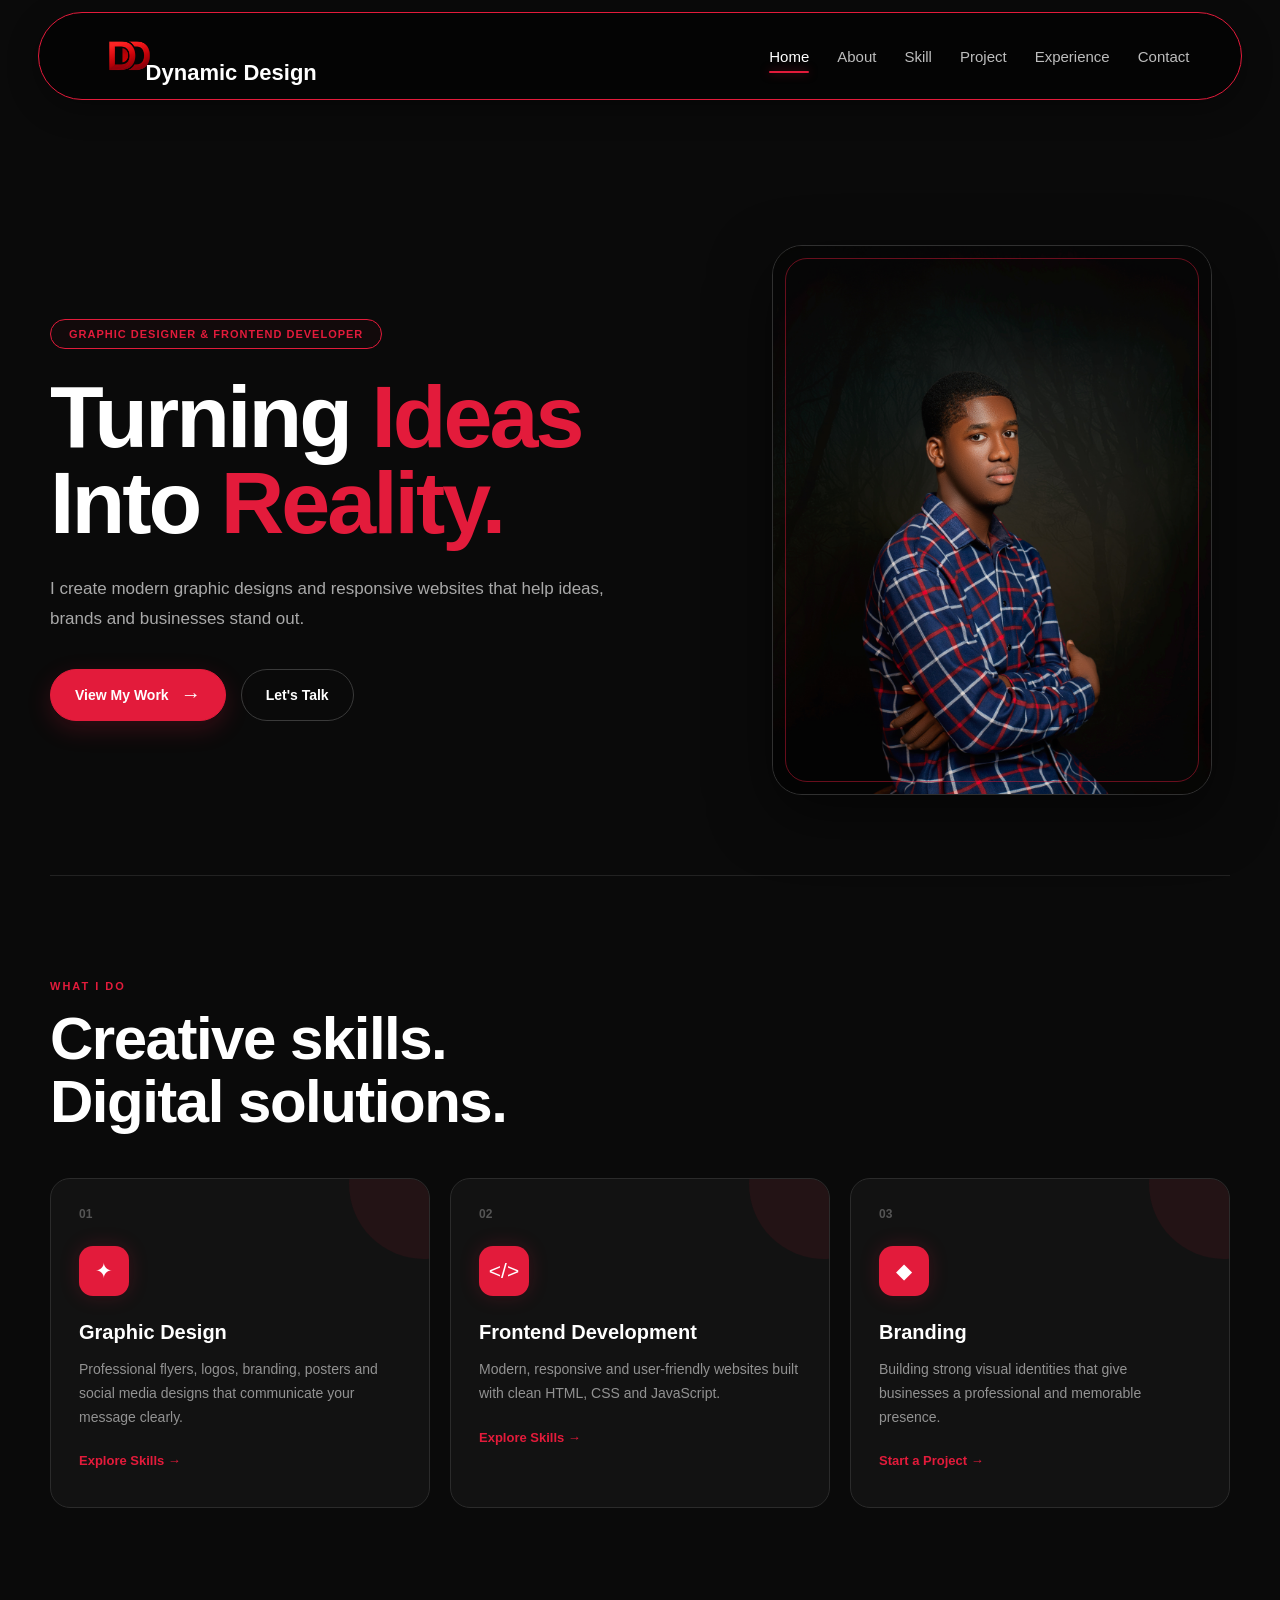
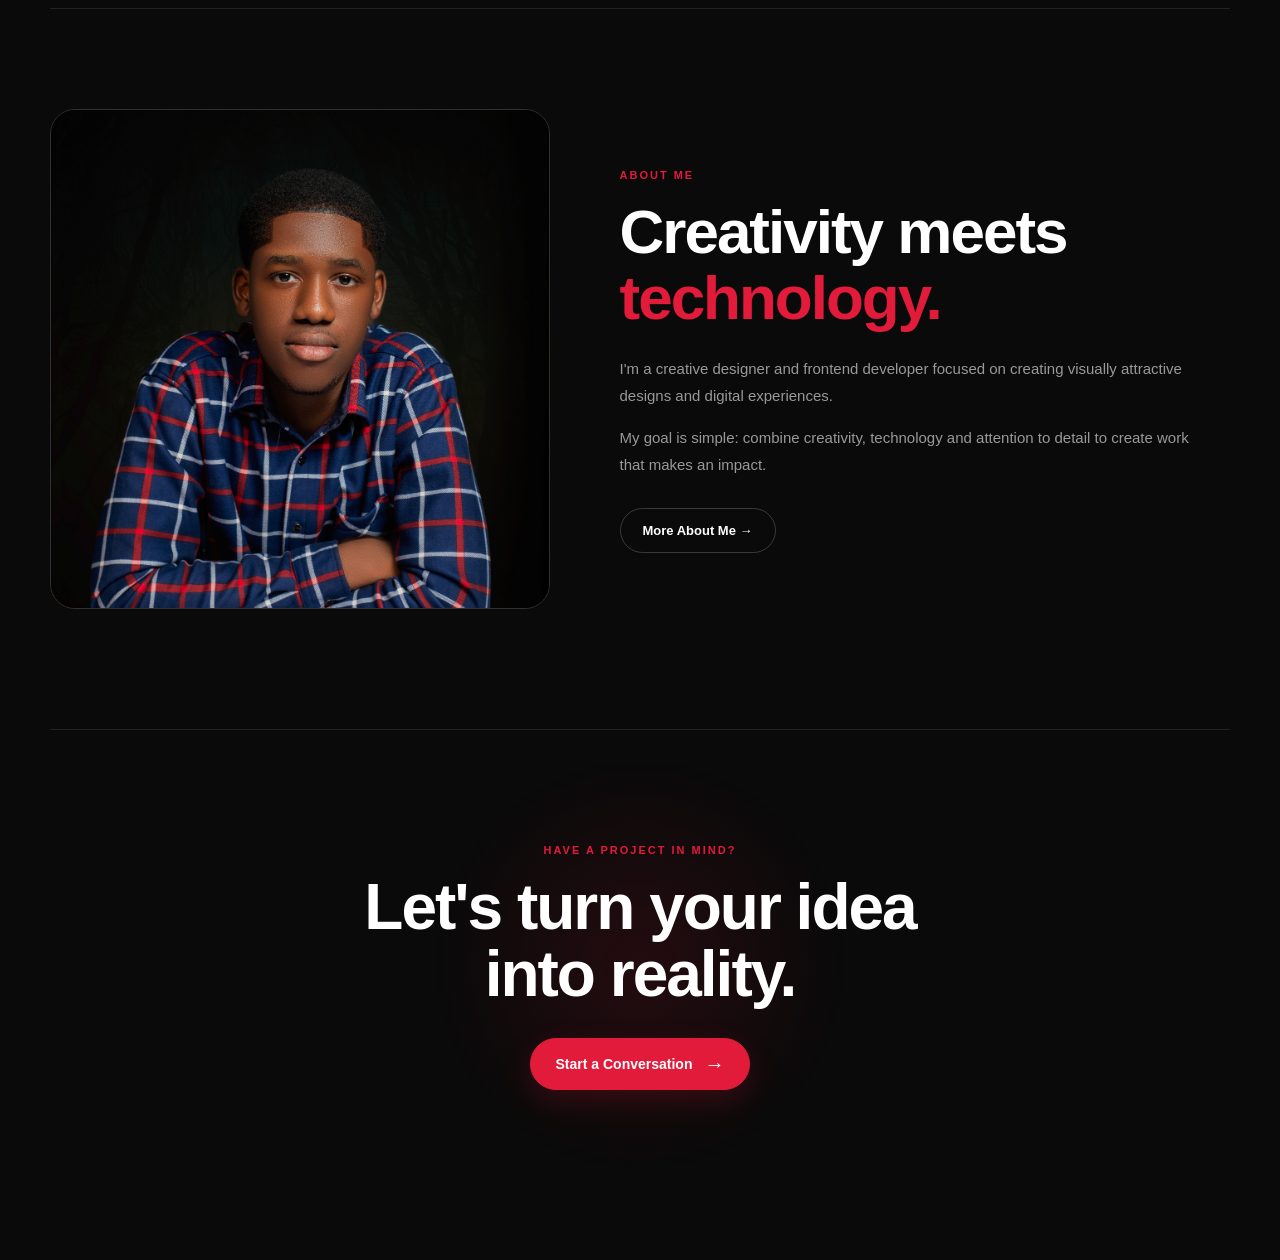
==== index.html @ a8b0fc30 "my first commit message" ====
<!DOCTYPE html>
<html lang="en">

<head>
    <meta charset="UTF-8">
    <meta name="viewport" content="width=device-width, initial-scale=1.0">

    <title>Dynamic Design | Home</title>

    <link rel="stylesheet" href="./index.css">
</head>

<body>

    <!-- =========================
         NAVBAR
    ========================== -->

    <header>

        <div class="site-logo">

            <div class="logo">
                <h2 class="site-name">Dynamic Design</h2>
            </div>

        </div>


        <nav class="a-res">

            <ul>

                <li>
                    <a href="./index.html" class="active">
                        Home
                    </a>
                </li>

                <li>
                    <a href="./About.html">
                        About
                    </a>
                </li>

                <li>
                    <a href="./skills.html">
                        Skill
                    </a>
                </li>

                <li>
                    <a href="./project.html">
                        Project
                    </a>
                </li>

                <li>
                    <a href="./experience.html">
                        Experience
                    </a>
                </li>

                <li>
                    <a href="./contact.html">
                        Contact
                    </a>
                </li>

            </ul>

        </nav>


        <!-- MOBILE MENU BUTTON -->

        <button
            class="menu-btn"
            aria-label="Open navigation menu"
            onclick="nav()"
        >
            ☰
        </button>

    </header>


    <!-- =========================
         HOME
    ========================== -->

    <main class="home-page">


        <!-- HERO SECTION -->

        <section class="hero">


            <div class="hero-content">

                <span class="hero-label">
                    GRAPHIC DESIGNER & FRONTEND DEVELOPER
                </span>


                <h1>

                    Turning

                    <span>
                        Ideas
                    </span>

                    Into

                    <span>
                        Reality.
                    </span>

                </h1>


                <p>
                    I create modern graphic designs and responsive
                    websites that help ideas, brands and businesses
                    stand out.
                </p>


                <div class="hero-buttons">

                    <a
                        href="./project.html"
                        class="primary-btn"
                    >
                        View My Work
                        <span>→</span>
                    </a>


                    <a
                        href="./contact.html"
                        class="secondary-btn"
                    >
                        Let's Talk
                    </a>

                </div>

            </div>


            <!-- HERO IMAGE -->

            <div class="hero-image">

                <div class="image-wrapper">

                    <img
                        src="./bro.jpeg"
                        alt="Dynamic Design"
                    >

                </div>

            </div>

        </section>


        <!-- =========================
             SERVICES
        ========================== -->

        <section class="home-services">


            <div class="services-heading">

                <span>
                    WHAT I DO
                </span>

                <h2>
                    Creative skills.
                    <br>
                    Digital solutions.
                </h2>

            </div>


            <div class="services-grid">


                <!-- GRAPHIC DESIGN -->

                <article class="service-card">

                    <div class="service-number">
                        01
                    </div>

                    <div class="service-icon">
                        ✦
                    </div>

                    <h3>
                        Graphic Design
                    </h3>

                    <p>
                        Professional flyers, logos, branding,
                        posters and social media designs that
                        communicate your message clearly.
                    </p>

                    <a href="./skills.html">
                        Explore Skills →
                    </a>

                </article>


                <!-- FRONTEND -->

                <article class="service-card">

                    <div class="service-number">
                        02
                    </div>

                    <div class="service-icon">
                        &lt;/&gt;
                    </div>

                    <h3>
                        Frontend Development
                    </h3>

                    <p>
                        Modern, responsive and user-friendly
                        websites built with clean HTML, CSS
                        and JavaScript.
                    </p>

                    <a href="./skills.html">
                        Explore Skills →
                    </a>

                </article>


                <!-- BRANDING -->

                <article class="service-card">

                    <div class="service-number">
                        03
                    </div>

                    <div class="service-icon">
                        ◆
                    </div>

                    <h3>
                        Branding
                    </h3>

                    <p>
                        Building strong visual identities that
                        give businesses a professional and
                        memorable presence.
                    </p>

                    <a href="./contact.html">
                        Start a Project →
                    </a>

                </article>

            </div>

        </section>


        <!-- =========================
             ABOUT PREVIEW
        ========================== -->

        <section class="home-about">


            <div class="about-image">

                <img
                    src="./eke.jpeg"
                    alt="Creative workspace"
                >

            </div>


            <div class="about-content">

                <span>
                    ABOUT ME
                </span>

                <h2>
                    Creativity meets
                    <strong>
                        technology.
                    </strong>
                </h2>

                <p>
                    I'm a creative designer and frontend developer
                    focused on creating visually attractive designs
                    and digital experiences.
                </p>

                <p>
                    My goal is simple: combine creativity,
                    technology and attention to detail to create
                    work that makes an impact.
                </p>


                <a
                    href="./About.html"
                    class="about-btn"
                >
                    More About Me →
                </a>

            </div>

        </section>


        <!-- =========================
             CTA
        ========================== -->

        <section class="home-cta">

            <span>
                HAVE A PROJECT IN MIND?
            </span>

            <h2>
                Let's turn your idea
                <br>
                into reality.
            </h2>

            <a
                href="./contact.html"
                class="cta-btn"
            >
                Start a Conversation
                <span>→</span>
            </a>

        </section>


    </main>


    <script src="./index.js"></script>

</body>

</html>
---- index.css ----
* {
    margin: 0;
    padding: 0;
    box-sizing: border-box;
}

html {
    scroll-behavior: smooth;
}

body {
    font-family: Arial, Helvetica, sans-serif;
    background: #0a0a0a;
    color: #fff8f5;
    min-height: 100vh;
    overflow-x: hidden;
}

a {
    text-decoration: none;
}

img {
    max-width: 100%;
}


/* =====================================================
   NAVBAR
===================================================== */

header {
    width: 94%;
    min-height: 82px;

    position: sticky;
    top: 12px;
    z-index: 1000;

    margin: 12px auto 0;
    padding: 8px 4%;

    display: flex;
    align-items: center;
    justify-content: space-between;

    gap: 20px;

    background: rgba(5, 5, 5, 0.96);

    border: 1.5px solid #e31b3b;
    border-radius: 45px;

    box-shadow:
        0 8px 30px rgba(0, 0, 0, 0.35);

    animation: navSlide 0.8s ease both;

    transition:
        box-shadow 0.4s ease,
        border-color 0.4s ease,
        background 0.4s ease;
}

header:hover {
    box-shadow:
        0 10px 35px rgba(227, 27, 59, 0.14);
}


/* =====================================================
   LOGO
===================================================== */

.site-logo {
    width: 180px;
    min-width: 180px;
    height: 70px;

    display: flex;
    align-items: center;
}

.logo {
    width: 75px;
    height: 65px;

    background-image: url("./chioma-removebg-preview.png");

    background-size: contain;
    background-repeat: no-repeat;
    background-position: center;

    display: flex;
    align-items: flex-end;

    transition:
        transform 0.4s ease,
        filter 0.4s ease;
}

.logo:hover {
    transform: scale(1.06) rotate(-2deg);

    filter:
        drop-shadow(0 0 8px rgba(227, 27, 59, 0.35));
}

.site-name {
    color: #ffffff;

    font-size: 22px;
    font-weight: 700;

    margin-left: 55px;
    margin-bottom: 3px;

    white-space: nowrap;

    font-family:
        "Gill Sans",
        "Gill Sans MT",
        Calibri,
        "Trebuchet MS",
        sans-serif;

    transition:
        color 0.3s ease,
        transform 0.3s ease;
}

.site-logo:hover .site-name {
    color: #e31b3b;
    transform: translateX(2px);
}


/* =====================================================
   DESKTOP NAVIGATION
===================================================== */

nav {
    display: flex;
    align-items: center;
}

nav ul {
    display: flex;
    align-items: center;
    justify-content: flex-end;

    gap: 28px;

    margin: 0;
    padding: 0;

    list-style: none;
}

nav li {
    list-style: none;
}

nav a {
    position: relative;

    display: inline-block;

    padding: 10px 0;

    color: #bdbdbd;

    font-size: 15px;
    font-weight: 500;

    transition:
        color 0.3s ease,
        transform 0.3s ease;
}

nav a::after {
    content: "";

    position: absolute;

    left: 50%;
    bottom: 2px;

    width: 0;
    height: 2px;

    background: #e31b3b;

    border-radius: 10px;

    transform: translateX(-50%);

    transition:
        width 0.35s ease,
        box-shadow 0.35s ease;
}

nav a:hover {
    color: #ffffff;
    transform: translateY(-2px);
}

nav a:hover::after {
    width: 100%;
}


/* =====================================================
   ACTIVE HOME LINK
===================================================== */

nav a.active {
    color: #ffffff;
}

nav a.active::after {
    width: 100%;

    box-shadow:
        0 0 10px rgba(227, 27, 59, 0.5);
}


/* =====================================================
   MOBILE MENU BUTTON
===================================================== */

.menu-btn {
    display: none;

    border: none;
    outline: none;

    background: transparent;

    color: #ffffff;

    font-size: 28px;

    cursor: pointer;

    padding: 8px;

    line-height: 1;

    transition:
        color 0.3s ease,
        transform 0.3s ease;
}

.menu-btn:hover {
    color: #e31b3b;
    transform: scale(1.08);
}


/* =====================================================
   HOME PAGE
===================================================== */

.home-page {
    width: 100%;
    max-width: 1250px;

    margin: 0 auto;

    padding:
        100px 35px 60px;
}


/* =====================================================
   HERO
===================================================== */

.hero {
    min-height: 650px;

    display: grid;

    grid-template-columns:
        minmax(0, 1.15fr)
        minmax(350px, 0.85fr);

    align-items: center;

    gap: 60px;

    padding: 45px 0 80px;
}


/* =====================================================
   HERO CONTENT
===================================================== */

.hero-content {
    animation:
        fadeUp 0.9s ease forwards;
}

.hero-label {
    display: inline-block;

    padding: 8px 18px;

    border: 1px solid #e31b3b;

    border-radius: 30px;

    color: #e31b3b;

    background:
        rgba(227, 27, 59, 0.04);

    font-size: 11px;

    font-weight: 700;

    letter-spacing: 1px;

    margin-bottom: 25px;
}

.hero h1 {
    max-width: 750px;

    font-size: clamp(52px, 7vw, 88px);

    line-height: 0.98;

    font-weight: 800;

    letter-spacing: -3px;

    color: #ffffff;

    margin-bottom: 28px;
}

.hero h1 span {
    color: #e31b3b;
}

.hero-content p {
    max-width: 610px;

    color: #a9a9a9;

    font-size: 17px;

    line-height: 1.75;

    margin-bottom: 35px;
}


/* =====================================================
   HERO BUTTONS
===================================================== */

.hero-buttons {
    display: flex;

    align-items: center;

    gap: 15px;

    flex-wrap: wrap;
}

.primary-btn,
.secondary-btn {
    display: inline-flex;

    align-items: center;
    justify-content: center;

    gap: 12px;

    min-height: 52px;

    padding: 0 24px;

    border-radius: 30px;

    font-size: 14px;

    font-weight: 700;

    transition:
        transform 0.3s ease,
        background 0.3s ease,
        color 0.3s ease,
        border-color 0.3s ease,
        box-shadow 0.3s ease;
}

.primary-btn {
    background: #e31b3b;

    color: #ffffff;

    border: 1px solid #e31b3b;

    box-shadow:
        0 8px 25px rgba(227, 27, 59, 0.2);
}

.primary-btn:hover {
    transform: translateY(-4px);

    background: #ff2348;

    box-shadow:
        0 12px 35px rgba(227, 27, 59, 0.3);
}

.primary-btn span {
    font-size: 20px;

    transition:
        transform 0.3s ease;
}

.primary-btn:hover span {
    transform: translateX(4px);
}

.secondary-btn {
    color: #ffffff;

    background: transparent;

    border: 1px solid #3a3a3a;
}

.secondary-btn:hover {
    transform: translateY(-4px);

    border-color: #e31b3b;

    color: #e31b3b;
}


/* =====================================================
   HERO IMAGE
===================================================== */

.hero-image {
    display: flex;

    justify-content: center;
    align-items: center;

    animation:
        fadeRight 1s ease forwards;
}

.image-wrapper {
    width: 100%;

    max-width: 440px;

    aspect-ratio: 4 / 5;

    position: relative;

    overflow: hidden;

    border-radius: 30px;

    border: 1px solid #303030;

    background: #111111;

    box-shadow:
        0 20px 60px rgba(0, 0, 0, 0.5);
}

.image-wrapper::before {
    content: "";

    position: absolute;

    inset: 12px;

    border: 1px solid rgba(227, 27, 59, 0.45);

    border-radius: 22px;

    z-index: 2;

    pointer-events: none;
}

.image-wrapper img {
    width: 100%;
    height: 100%;

    display: block;

    object-fit: cover;

    transition:
        transform 0.7s ease,
        filter 0.7s ease;
}

.image-wrapper:hover img {
    transform: scale(1.05);

    filter:
        brightness(0.88)
        saturate(1.1);
}


/* =====================================================
   SERVICES
===================================================== */

.home-services {
    padding: 100px 0;

    border-top: 1px solid #222222;
}

.services-heading {
    margin-bottom: 45px;
}

.services-heading > span {
    display: inline-block;

    color: #e31b3b;

    font-size: 11px;

    font-weight: 700;

    letter-spacing: 2px;

    margin-bottom: 15px;
}

.services-heading h2 {
    color: #ffffff;

    font-size: clamp(38px, 5vw, 60px);

    line-height: 1.05;

    font-weight: 800;

    letter-spacing: -1.5px;
}


/* =====================================================
   SERVICES GRID
===================================================== */

.services-grid {
    display: grid;

    grid-template-columns:
        repeat(3, minmax(0, 1fr));

    gap: 20px;
}

.service-card {
    position: relative;

    min-height: 330px;

    padding: 28px;

    background: #121212;

    border: 1px solid #2b2b2b;

    border-radius: 20px;

    overflow: hidden;

    transition:
        transform 0.35s ease,
        border-color 0.35s ease,
        box-shadow 0.35s ease;
}

.service-card::before {
    content: "";

    position: absolute;

    width: 150px;
    height: 150px;

    top: -70px;
    right: -70px;

    background:
        rgba(227, 27, 59, 0.08);

    border-radius: 50%;

    transition:
        transform 0.5s ease;
}

.service-card:hover {
    transform: translateY(-8px);

    border-color: #e31b3b;

    box-shadow:
        0 18px 45px rgba(227, 27, 59, 0.1);
}

.service-card:hover::before {
    transform: scale(1.5);
}

.service-number {
    color: #555555;

    font-size: 12px;

    font-weight: 700;

    margin-bottom: 25px;
}

.service-icon {
    width: 50px;
    height: 50px;

    display: flex;

    align-items: center;
    justify-content: center;

    margin-bottom: 25px;

    border-radius: 14px;

    background: #e31b3b;

    color: #ffffff;

    font-size: 21px;

    box-shadow:
        0 0 20px rgba(227, 27, 59, 0.2);

    transition:
        transform 0.3s ease;
}

.service-card:hover .service-icon {
    transform:
        rotate(-5deg)
        scale(1.05);
}

.service-card h3 {
    color: #ffffff;

    font-size: 20px;

    margin-bottom: 14px;
}

.service-card p {
    color: #929292;

    font-size: 14px;

    line-height: 1.7;

    margin-bottom: 22px;
}

.service-card a {
    color: #e31b3b;

    font-size: 13px;

    font-weight: 700;

    transition:
        color 0.3s ease;
}

.service-card a:hover {
    color: #ffffff;
}


/* =====================================================
   ABOUT PREVIEW
===================================================== */

.home-about {
    display: grid;

    grid-template-columns:
        minmax(0, 0.9fr)
        minmax(0, 1.1fr);

    gap: 70px;

    align-items: center;

    padding: 100px 0;

    border-top: 1px solid #222222;
}

.about-image {
    width: 100%;

    height: 500px;

    overflow: hidden;

    border-radius: 25px;

    border: 1px solid #303030;

    background: #111111;
}

.about-image img {
    width: 100%;
    height: 100%;

    display: block;

    object-fit: cover;

    transition:
        transform 0.7s ease,
        filter 0.7s ease;
}

.about-image:hover img {
    transform: scale(1.05);

    filter:
        brightness(0.88)
        saturate(1.1);
}

.about-content > span {
    display: inline-block;

    color: #e31b3b;

    font-size: 11px;

    font-weight: 700;

    letter-spacing: 2px;

    margin-bottom: 18px;
}

.about-content h2 {
    max-width: 600px;

    color: #ffffff;

    font-size: clamp(38px, 5vw, 62px);

    line-height: 1.05;

    font-weight: 800;

    letter-spacing: -2px;

    margin-bottom: 25px;
}

.about-content h2 strong {
    color: #e31b3b;
}

.about-content p {
    max-width: 590px;

    color: #999999;

    font-size: 15px;

    line-height: 1.8;

    margin-bottom: 15px;
}

.about-btn {
    display: inline-flex;

    align-items: center;

    gap: 10px;

    margin-top: 15px;

    padding: 14px 22px;

    color: #ffffff;

    border: 1px solid #3a3a3a;

    border-radius: 30px;

    font-size: 13px;

    font-weight: 700;

    transition:
        transform 0.3s ease,
        border-color 0.3s ease,
        color 0.3s ease;
}

.about-btn:hover {
    transform: translateY(-3px);

    border-color: #e31b3b;

    color: #e31b3b;
}


/* =====================================================
   HOME CTA
===================================================== */

.home-cta {
    position: relative;

    text-align: center;

    padding: 110px 30px;

    margin-top: 20px;

    border-top: 1px solid #222222;

    overflow: hidden;
}

.home-cta::before {
    content: "";

    position: absolute;

    width: 450px;
    height: 450px;

    left: 50%;
    top: 50%;

    transform:
        translate(-50%, -50%);

    background:
        radial-gradient(
            circle,
            rgba(227, 27, 59, 0.12),
            transparent 65%
        );

    pointer-events: none;
}

.home-cta > * {
    position: relative;
    z-index: 1;
}

.home-cta > span {
    display: inline-block;

    color: #e31b3b;

    font-size: 11px;

    font-weight: 700;

    letter-spacing: 2px;

    margin-bottom: 18px;
}

.home-cta h2 {
    color: #ffffff;

    font-size: clamp(38px, 5vw, 65px);

    line-height: 1.05;

    font-weight: 800;

    letter-spacing: -2px;

    margin-bottom: 30px;
}

.cta-btn {
    display: inline-flex;

    align-items: center;

    gap: 12px;

    min-height: 52px;

    padding: 0 25px;

    background: #e31b3b;

    color: #ffffff;

    border: 1px solid #e31b3b;

    border-radius: 30px;

    font-size: 14px;

    font-weight: 700;

    box-shadow:
        0 10px 30px rgba(227, 27, 59, 0.18);

    transition:
        transform 0.3s ease,
        background 0.3s ease,
        box-shadow 0.3s ease;
}

.cta-btn:hover {
    transform: translateY(-4px);

    background: #ff2348;

    box-shadow:
        0 15px 40px rgba(227, 27, 59, 0.3);
}

.cta-btn span {
    font-size: 20px;

    transition:
        transform 0.3s ease;
}

.cta-btn:hover span {
    transform: translateX(4px);
}


/* =====================================================
   ANIMATIONS
===================================================== */

@keyframes navSlide {
    from {
        opacity: 0;
        transform: translateY(-25px);
    }

    to {
        opacity: 1;
        transform: translateY(0);
    }
}

@keyframes fadeUp {
    from {
        opacity: 0;
        transform: translateY(30px);
    }

    to {
        opacity: 1;
        transform: translateY(0);
    }
}

@keyframes fadeRight {
    from {
        opacity: 0;
        transform: translateX(30px);
    }

    to {
        opacity: 1;
        transform: translateX(0);
    }
}


/* =====================================================
   TABLET — 768px
===================================================== */

@media (max-width: 768px) {

    header {
        width: 94%;

        min-height: 75px;

        top: 8px;

        margin-top: 8px;

        padding: 6px 4%;

        border-radius: 40px;
    }

    .site-logo {
        width: 140px;
        min-width: 140px;

        height: 62px;
    }

    .logo {
        width: 60px;
        height: 57px;
    }

    .site-name {
        font-size: 9px;

        margin-left: 42px;
    }

    /* Mobile menu button */

    .menu-btn {
        display: block;
    }

    /* Closed navigation */

    nav.a-res {
        display: none;
    }

    /* Open navigation */

    nav.a-res.a-res1 {
        display: block;

        position: absolute;

        top: calc(100% + 10px);

        left: 0;
        right: 0;

        width: 100%;

        padding: 20px;

        background: rgba(5, 5, 5, 0.98);

        border: 1px solid #e31b3b;

        border-radius: 25px;

        box-shadow:
            0 15px 40px rgba(0, 0, 0, 0.5);

        animation:
            mobileMenu 0.3s ease forwards;
    }

    nav.a-res.a-res1 ul {
        display: flex;

        flex-direction: column;

        align-items: center;

        justify-content: center;

        gap: 5px;

        width: 100%;
    }

    nav.a-res.a-res1 li {
        width: 100%;

        text-align: center;
    }

    nav.a-res.a-res1 a {
        display: block;

        width: 100%;

        padding: 13px;

        font-size: 14px;
    }

    nav.a-res.a-res1 a::after {
        bottom: 6px;
    }


    .home-page {
        padding:
            95px 5% 45px;
    }


    .hero {
        min-height: auto;

        grid-template-columns: 1fr;

        gap: 45px;

        padding:
            35px 0 70px;
    }

    .hero-content {
        text-align: center;
    }

    .hero-label {
        font-size: 9px;

        padding: 7px 14px;

        margin-bottom: 20px;
    }

    .hero h1 {
        font-size: 55px;

        letter-spacing: -2px;
    }

    .hero-content p {
        margin-left: auto;
        margin-right: auto;

        font-size: 15px;
    }

    .hero-buttons {
        justify-content: center;
    }

    .hero-image {
        order: 2;
    }

    .image-wrapper {
        max-width: 380px;
    }


    .home-services {
        padding: 75px 0;
    }

    .services-heading {
        text-align: center;

        margin-bottom: 35px;
    }

    .services-grid {
        grid-template-columns: 1fr;

        gap: 18px;
    }

    .service-card {
        min-height: auto;
    }


    .home-about {
        grid-template-columns: 1fr;

        gap: 40px;

        padding: 75px 0;
    }

    .about-image {
        height: 380px;
    }

    .about-content {
        text-align: center;
    }

    .about-content p {
        margin-left: auto;
        margin-right: auto;
    }


    .home-cta {
        padding:
            85px 20px;
    }
}


/* =====================================================
   MOBILE — 425px
===================================================== */

@media (max-width: 425px) {

    header {
        width: 94%;

        min-height: 68px;

        top: 6px;

        margin-top: 6px;

        padding: 5px 4%;

        border-radius: 32px;
    }

    .site-logo {
        width: 115px;
        min-width: 115px;

        height: 55px;
    }

    .logo {
        width: 50px;
        height: 50px;
    }

    .site-name {
        font-size: 8px;

        margin-left: 36px;
    }

    .menu-btn {
        font-size: 25px;

        padding: 6px;
    }


    nav.a-res.a-res1 {
        top: calc(100% + 8px);

        padding: 16px;

        border-radius: 22px;
    }

    nav.a-res.a-res1 a {
        padding: 12px;

        font-size: 13px;
    }


    .home-page {
        padding:
            90px 5% 35px;
    }


    .hero {
        gap: 35px;

        padding:
            25px 0 55px;
    }

    .hero-label {
        font-size: 8px;

        letter-spacing: 0.8px;

        padding: 7px 11px;
    }

    .hero h1 {
        font-size: 40px;

        line-height: 1.04;

        letter-spacing: -1.5px;

        margin-bottom: 20px;
    }

    .hero-content p {
        font-size: 13px;

        line-height: 1.65;

        margin-bottom: 25px;
    }

    .hero-buttons {
        flex-direction: column;

        width: 100%;

        gap: 10px;
    }

    .primary-btn,
    .secondary-btn {
        width: 100%;

        min-height: 48px;

        font-size: 13px;
    }

    .image-wrapper {
        max-width: 100%;

        border-radius: 20px;
    }

    .image-wrapper::before {
        inset: 8px;

        border-radius: 15px;
    }


    .home-services {
        padding: 60px 0;
    }

    .services-heading {
        margin-bottom: 28px;
    }

    .services-heading > span {
        font-size: 9px;
    }

    .services-heading h2 {
        font-size: 34px;

        letter-spacing: -1px;
    }

    .service-card {
        padding: 22px;

        border-radius: 16px;
    }

    .service-number {
        margin-bottom: 20px;
    }

    .service-icon {
        width: 45px;
        height: 45px;

        margin-bottom: 20px;
    }

    .service-card h3 {
        font-size: 18px;
    }

    .service-card p {
        font-size: 13px;
    }


    .home-about {
        padding: 60px 0;

        gap: 30px;
    }

    .about-image {
        height: 300px;

        border-radius: 18px;
    }

    .about-content > span {
        font-size: 9px;
    }

    .about-content h2 {
        font-size: 35px;

        letter-spacing: -1px;
    }

    .about-content p {
        font-size: 13px;

        line-height: 1.7;
    }

    .about-btn {
        font-size: 12px;

        padding: 12px 18px;
    }


    .home-cta {
        padding:
            70px 10px;
    }

    .home-cta > span {
        font-size: 9px;
    }

    .home-cta h2 {
        font-size: 35px;

        letter-spacing: -1px;
    }

    .cta-btn {
        width: 100%;

        justify-content: center;

        min-height: 48px;

        font-size: 13px;
    }
}


/* =====================================================
   SMALL MOBILE — 375px
===================================================== */

@media (max-width: 375px) {

    header {
        width: 96%;

        min-height: 64px;

        padding: 4px 3%;

        border-radius: 28px;
    }

    .site-logo {
        width: 100px;
        min-width: 100px;

        height: 50px;
    }

    .logo {
        width: 45px;
        height: 47px;
    }

    .site-name {
        font-size: 7px;

        margin-left: 31px;
    }

    .menu-btn {
        font-size: 23px;
    }


    nav.a-res.a-res1 {
        padding: 14px;

        border-radius: 20px;
    }

    nav.a-res.a-res1 a {
        font-size: 12px;

        padding: 11px;
    }


    .home-page {
        padding:
            82px 4% 30px;
    }

    .hero {
        gap: 28px;

        padding:
            20px 0 45px;
    }

    .hero-label {
        font-size: 7px;

        padding: 6px 9px;
    }

    .hero h1 {
        font-size: 34px;

        line-height: 1.06;
    }

    .hero-content p {
        font-size: 12px;
    }


    .services-heading h2 {
        font-size: 30px;
    }

    .service-card {
        padding: 18px;
    }

    .service-card h3 {
        font-size: 17px;
    }

    .service-card p {
        font-size: 12px;
    }


    .about-image {
        height: 250px;
    }

    .about-content h2 {
        font-size: 30px;
    }

    .about-content p {
        font-size: 12px;
    }


    .home-cta {
        padding:
            60px 5px;
    }

    .home-cta h2 {
        font-size: 30px;
    }

    .cta-btn {
        font-size: 12px;
    }
}


/* =====================================================
   MOBILE MENU ANIMATION
===================================================== */

@keyframes mobileMenu {

    from {
        opacity: 0;

        transform:
            translateY(-10px);
    }

    to {
        opacity: 1;

        transform:
            translateY(0);
    }
}


/* =====================================================
   REDUCE MOTION
===================================================== */

@media (prefers-reduced-motion: reduce) {

    *,
    *::before,
    *::after {
        animation-duration: 0.01ms !important;

        animation-iteration-count: 1 !important;

        transition-duration: 0.01ms !important;

        scroll-behavior: auto !important;
    }
}
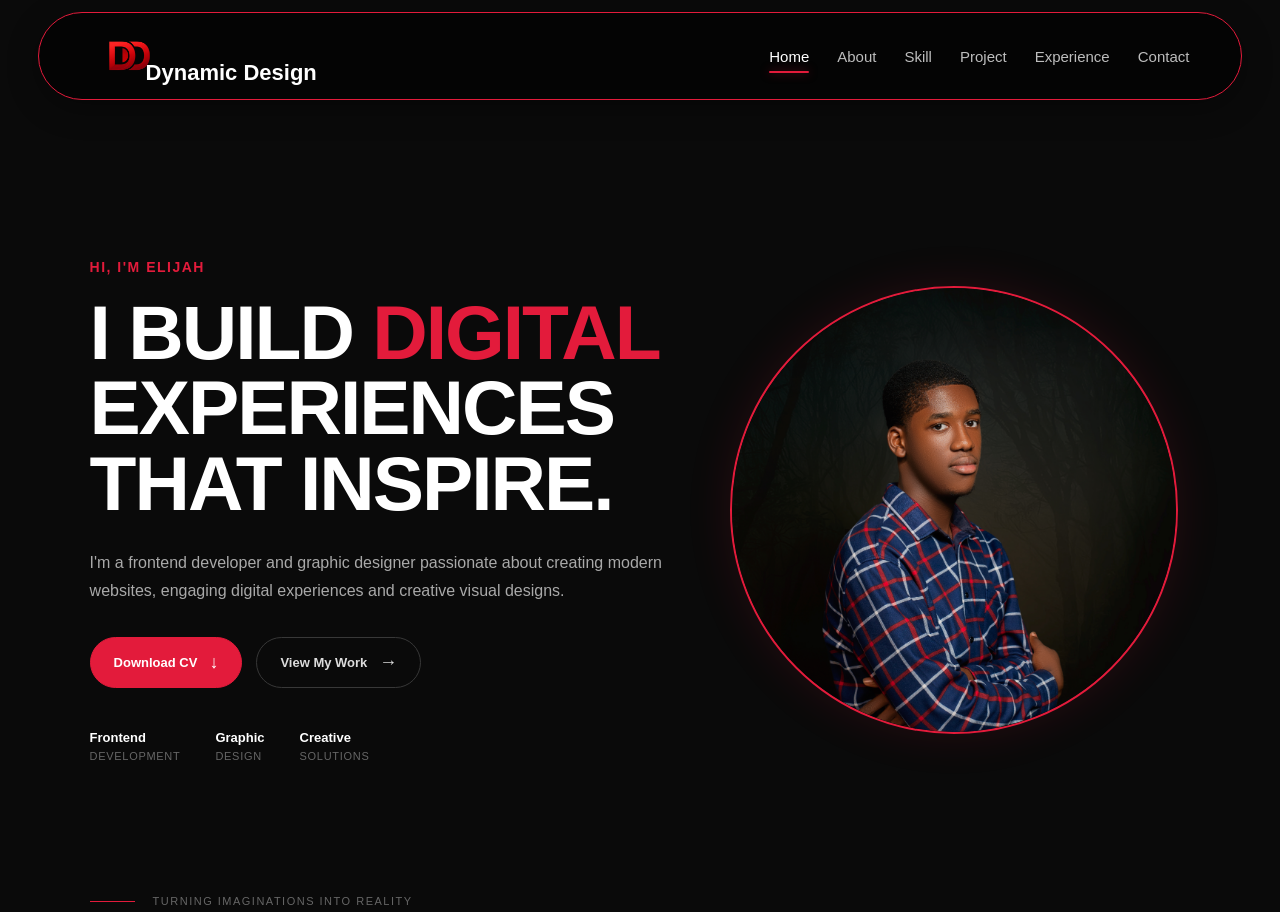
==== commit d76480c3: "made general changes" ====
--- a/index.html
+++ b/index.html
@@ -5,7 +5,7 @@
     <meta charset="UTF-8">
     <meta name="viewport" content="width=device-width, initial-scale=1.0">
 
-    <title>Dynamic Design | Home</title>
+    <title>Home | Dynamic Design</title>
 
     <link rel="stylesheet" href="./index.css">
 </head>
@@ -38,7 +38,7 @@
                 </li>
 
                 <li>
-                    <a href="./About.html">
+                    <a href="./about.html">
                         About
                     </a>
                 </li>
@@ -86,80 +86,107 @@
 
 
     <!-- =========================
-         HOME
+         MAIN
     ========================== -->
 
     <main class="home-page">
 
 
-        <!-- HERO SECTION -->
-
-        <section class="hero">
-
+        <!-- =========================
+             HERO SECTION
+        ========================== -->
+
+        <section class="hero-section">
+
+
+            <!-- =========================
+                 HERO TEXT
+            ========================== -->
 
             <div class="hero-content">
 
-                <span class="hero-label">
-                    GRAPHIC DESIGNER & FRONTEND DEVELOPER
+                <span class="hero-greeting">
+                    Hi, I'm Elijah
                 </span>
 
 
                 <h1>
-
-                    Turning
-
-                    <span>
-                        Ideas
-                    </span>
-
-                    Into
-
-                    <span>
-                        Reality.
-                    </span>
-
+                    I BUILD
+                    <span>DIGITAL</span>
+                    EXPERIENCES
+                    <br>
+                    THAT INSPIRE.
                 </h1>
 
 
                 <p>
-                    I create modern graphic designs and responsive
-                    websites that help ideas, brands and businesses
-                    stand out.
+                    I'm a frontend developer and graphic designer
+                    passionate about creating modern websites,
+                    engaging digital experiences and creative
+                    visual designs.
                 </p>
 
 
+                <!-- BUTTONS -->
+
                 <div class="hero-buttons">
+
+                    <a
+                        href="./Elijah_Stephen_Udoh_CV(1).pdf"
+                        class="btn primary-btn"
+                        download
+                    >
+                        Download CV
+                        <span>↓</span>
+                    </a>
 
                     <a
                         href="./project.html"
-                        class="primary-btn"
+                        class="btn secondary-btn"
                     >
                         View My Work
                         <span>→</span>
                     </a>
 
-
-                    <a
-                        href="./contact.html"
-                        class="secondary-btn"
-                    >
-                        Let's Talk
-                    </a>
-
                 </div>
 
+
+                <!-- QUICK INFO -->
+
+                <div class="hero-info">
+
+                    <div>
+                        <strong>Frontend</strong>
+                        <span>Development</span>
+                    </div>
+
+                    <div>
+                        <strong>Graphic</strong>
+                        <span>Design</span>
+                    </div>
+
+                    <div>
+                        <strong>Creative</strong>
+                        <span>Solutions</span>
+                    </div>
+
+                </div>
+
             </div>
 
 
-            <!-- HERO IMAGE -->
-
-            <div class="hero-image">
-
-                <div class="image-wrapper">
+            <div class="hero-picture">
+
+                <div class="picture-box">
+
+                    <!--
+                        PUT YOUR EXISTING PROFILE
+                        PICTURE HERE.
+                    -->
 
                     <img
                         src="./bro.jpeg"
-                        alt="Dynamic Design"
+                        alt="Elijah Stephen Udoh"
                     >
 
                 </div>
@@ -169,204 +196,17 @@
         </section>
 
 
-        <!-- =========================
-             SERVICES
-        ========================== -->
-
-        <section class="home-services">
-
-
-            <div class="services-heading">
-
-                <span>
-                    WHAT I DO
-                </span>
-
-                <h2>
-                    Creative skills.
-                    <br>
-                    Digital solutions.
-                </h2>
-
-            </div>
-
-
-            <div class="services-grid">
-
-
-                <!-- GRAPHIC DESIGN -->
-
-                <article class="service-card">
-
-                    <div class="service-number">
-                        01
-                    </div>
-
-                    <div class="service-icon">
-                        ✦
-                    </div>
-
-                    <h3>
-                        Graphic Design
-                    </h3>
-
-                    <p>
-                        Professional flyers, logos, branding,
-                        posters and social media designs that
-                        communicate your message clearly.
-                    </p>
-
-                    <a href="./skills.html">
-                        Explore Skills →
-                    </a>
-
-                </article>
-
-
-                <!-- FRONTEND -->
-
-                <article class="service-card">
-
-                    <div class="service-number">
-                        02
-                    </div>
-
-                    <div class="service-icon">
-                        &lt;/&gt;
-                    </div>
-
-                    <h3>
-                        Frontend Development
-                    </h3>
-
-                    <p>
-                        Modern, responsive and user-friendly
-                        websites built with clean HTML, CSS
-                        and JavaScript.
-                    </p>
-
-                    <a href="./skills.html">
-                        Explore Skills →
-                    </a>
-
-                </article>
-
-
-                <!-- BRANDING -->
-
-                <article class="service-card">
-
-                    <div class="service-number">
-                        03
-                    </div>
-
-                    <div class="service-icon">
-                        ◆
-                    </div>
-
-                    <h3>
-                        Branding
-                    </h3>
-
-                    <p>
-                        Building strong visual identities that
-                        give businesses a professional and
-                        memorable presence.
-                    </p>
-
-                    <a href="./contact.html">
-                        Start a Project →
-                    </a>
-
-                </article>
-
-            </div>
+
+        <section class="home-intro">
+
+            <div class="intro-line"></div>
+
+            <p>
+                Turning imaginations into reality
+            </p>
 
         </section>
 
-
-        <!-- =========================
-             ABOUT PREVIEW
-        ========================== -->
-
-        <section class="home-about">
-
-
-            <div class="about-image">
-
-                <img
-                    src="./eke.jpeg"
-                    alt="Creative workspace"
-                >
-
-            </div>
-
-
-            <div class="about-content">
-
-                <span>
-                    ABOUT ME
-                </span>
-
-                <h2>
-                    Creativity meets
-                    <strong>
-                        technology.
-                    </strong>
-                </h2>
-
-                <p>
-                    I'm a creative designer and frontend developer
-                    focused on creating visually attractive designs
-                    and digital experiences.
-                </p>
-
-                <p>
-                    My goal is simple: combine creativity,
-                    technology and attention to detail to create
-                    work that makes an impact.
-                </p>
-
-
-                <a
-                    href="./About.html"
-                    class="about-btn"
-                >
-                    More About Me →
-                </a>
-
-            </div>
-
-        </section>
-
-
-        <!-- =========================
-             CTA
-        ========================== -->
-
-        <section class="home-cta">
-
-            <span>
-                HAVE A PROJECT IN MIND?
-            </span>
-
-            <h2>
-                Let's turn your idea
-                <br>
-                into reality.
-            </h2>
-
-            <a
-                href="./contact.html"
-                class="cta-btn"
-            >
-                Start a Conversation
-                <span>→</span>
-            </a>
-
-        </section>
-
-
     </main>
 
 
--- a/index.css
+++ b/index.css
@@ -1,27 +1,29 @@
+/* =====================================================
+   RESET
+===================================================== */
+
 * {
     margin: 0;
     padding: 0;
     box-sizing: border-box;
 }
 
+
 html {
     scroll-behavior: smooth;
 }
 
+
 body {
     font-family: Arial, Helvetica, sans-serif;
+
     background: #0a0a0a;
+
     color: #fff8f5;
+
     min-height: 100vh;
+
     overflow-x: hidden;
-}
-
-a {
-    text-decoration: none;
-}
-
-img {
-    max-width: 100%;
 }
 
 
@@ -31,17 +33,23 @@
 
 header {
     width: 94%;
+
     min-height: 82px;
 
     position: sticky;
+
     top: 12px;
+
     z-index: 1000;
 
     margin: 12px auto 0;
+
     padding: 8px 4%;
 
     display: flex;
+
     align-items: center;
+
     justify-content: space-between;
 
     gap: 20px;
@@ -49,22 +57,13 @@
     background: rgba(5, 5, 5, 0.96);
 
     border: 1.5px solid #e31b3b;
+
     border-radius: 45px;
 
     box-shadow:
         0 8px 30px rgba(0, 0, 0, 0.35);
 
     animation: navSlide 0.8s ease both;
-
-    transition:
-        box-shadow 0.4s ease,
-        border-color 0.4s ease,
-        background 0.4s ease;
-}
-
-header:hover {
-    box-shadow:
-        0 10px 35px rgba(227, 27, 59, 0.14);
 }
 
 
@@ -74,45 +73,54 @@
 
 .site-logo {
     width: 180px;
+
     min-width: 180px;
+
     height: 70px;
 
     display: flex;
+
     align-items: center;
 }
+
+
+/*
+   NO HOVER EFFECT ON LOGO
+*/
 
 .logo {
     width: 75px;
+
     height: 65px;
 
-    background-image: url("./chioma-removebg-preview.png");
+    background-image:
+        url("./chioma-removebg-preview.png");
 
     background-size: contain;
+
     background-repeat: no-repeat;
+
     background-position: center;
 
     display: flex;
+
     align-items: flex-end;
-
-    transition:
-        transform 0.4s ease,
-        filter 0.4s ease;
-}
-
-.logo:hover {
-    transform: scale(1.06) rotate(-2deg);
-
-    filter:
-        drop-shadow(0 0 8px rgba(227, 27, 59, 0.35));
-}
+}
+
+
+/*
+   COMPANY NAME
+*/
 
 .site-name {
     color: #ffffff;
 
     font-size: 22px;
+
     font-weight: 700;
 
     margin-left: 55px;
+
     margin-bottom: 3px;
 
     white-space: nowrap;
@@ -123,60 +131,67 @@
         Calibri,
         "Trebuchet MS",
         sans-serif;
+}
+
+
+/*
+   NO HOVER EFFECT ON COMPANY NAME
+*/
+
+
+/* =====================================================
+   NAVIGATION
+===================================================== */
+
+nav {
+    display: flex;
+
+    align-items: center;
+}
+
+
+nav ul {
+    display: flex;
+
+    align-items: center;
+
+    justify-content: flex-end;
+
+    gap: 28px;
+
+    margin: 0;
+
+    padding: 0;
+
+    list-style: none;
+}
+
+
+nav li {
+    list-style: none;
+}
+
+
+nav a {
+    position: relative;
+
+    display: inline-block;
+
+    padding: 10px 0;
+
+    color: #bdbdbd;
+
+    font-size: 15px;
+
+    font-weight: 500;
+
+    text-decoration: none;
 
     transition:
         color 0.3s ease,
         transform 0.3s ease;
 }
 
-.site-logo:hover .site-name {
-    color: #e31b3b;
-    transform: translateX(2px);
-}
-
-
-/* =====================================================
-   DESKTOP NAVIGATION
-===================================================== */
-
-nav {
-    display: flex;
-    align-items: center;
-}
-
-nav ul {
-    display: flex;
-    align-items: center;
-    justify-content: flex-end;
-
-    gap: 28px;
-
-    margin: 0;
-    padding: 0;
-
-    list-style: none;
-}
-
-nav li {
-    list-style: none;
-}
-
-nav a {
-    position: relative;
-
-    display: inline-block;
-
-    padding: 10px 0;
-
-    color: #bdbdbd;
-
-    font-size: 15px;
-    font-weight: 500;
-
-    transition:
-        color 0.3s ease,
-        transform 0.3s ease;
-}
 
 nav a::after {
     content: "";
@@ -184,9 +199,11 @@
     position: absolute;
 
     left: 50%;
+
     bottom: 2px;
 
     width: 0;
+
     height: 2px;
 
     background: #e31b3b;
@@ -200,10 +217,13 @@
         box-shadow 0.35s ease;
 }
 
+
 nav a:hover {
     color: #ffffff;
+
     transform: translateY(-2px);
 }
+
 
 nav a:hover::after {
     width: 100%;
@@ -211,13 +231,14 @@
 
 
 /* =====================================================
-   ACTIVE HOME LINK
+   HOME ACTIVE LINK
 ===================================================== */
 
 nav a.active {
     color: #ffffff;
 }
 
+
 nav a.active::after {
     width: 100%;
 
@@ -227,35 +248,42 @@
 
 
 /* =====================================================
-   MOBILE MENU BUTTON
+   MENU BUTTON
 ===================================================== */
 
 .menu-btn {
     display: none;
 
-    border: none;
-    outline: none;
-
-    background: transparent;
+    width: 42px;
+
+    height: 42px;
+
+    align-items: center;
+
+    justify-content: center;
+
+    border: 1px solid #e31b3b;
+
+    border-radius: 50%;
+
+    background: #111111;
 
     color: #ffffff;
 
-    font-size: 28px;
+    font-size: 20px;
 
     cursor: pointer;
 
-    padding: 8px;
-
-    line-height: 1;
-
     transition:
-        color 0.3s ease,
+        background 0.3s ease,
         transform 0.3s ease;
 }
 
+
 .menu-btn:hover {
-    color: #e31b3b;
-    transform: scale(1.08);
+    background: #e31b3b;
+
+    transform: scale(1.05);
 }
 
 
@@ -265,33 +293,34 @@
 
 .home-page {
     width: 100%;
-    max-width: 1250px;
-
-    margin: 0 auto;
+
+    min-height:
+        calc(100vh - 105px);
+}
+
+
+/* =====================================================
+   HERO SECTION
+===================================================== */
+
+.hero-section {
+    width: 100%;
+
+    min-height:
+        calc(100vh - 105px);
 
     padding:
-        100px 35px 60px;
-}
-
-
-/* =====================================================
-   HERO
-===================================================== */
-
-.hero {
-    min-height: 650px;
+        70px 7% 45px;
 
     display: grid;
 
     grid-template-columns:
-        minmax(0, 1.15fr)
-        minmax(350px, 0.85fr);
+        minmax(0, 1.1fr)
+        minmax(360px, 0.9fr);
 
     align-items: center;
 
-    gap: 60px;
-
-    padding: 45px 0 80px;
+    gap: 50px;
 }
 
 
@@ -300,63 +329,69 @@
 ===================================================== */
 
 .hero-content {
+    max-width: 720px;
+
     animation:
-        fadeUp 0.9s ease forwards;
-}
-
-.hero-label {
+        fadeLeft 0.9s ease both;
+}
+
+
+.hero-greeting {
     display: inline-block;
 
-    padding: 8px 18px;
-
-    border: 1px solid #e31b3b;
-
-    border-radius: 30px;
+    margin-bottom: 20px;
 
     color: #e31b3b;
 
-    background:
-        rgba(227, 27, 59, 0.04);
-
-    font-size: 11px;
+    font-size: 14px;
 
     font-weight: 700;
 
-    letter-spacing: 1px;
-
-    margin-bottom: 25px;
-}
-
-.hero h1 {
-    max-width: 750px;
-
-    font-size: clamp(52px, 7vw, 88px);
+    letter-spacing: 1.5px;
+
+    text-transform: uppercase;
+}
+
+
+/* =====================================================
+   HERO TITLE
+===================================================== */
+
+.hero-content h1 {
+    color: #ffffff;
+
+    font-size:
+        clamp(48px, 6vw, 82px);
 
     line-height: 0.98;
 
     font-weight: 800;
 
-    letter-spacing: -3px;
-
-    color: #ffffff;
+    letter-spacing: -2px;
 
     margin-bottom: 28px;
 }
 
-.hero h1 span {
+
+.hero-content h1 span {
     color: #e31b3b;
 }
 
-.hero-content p {
+
+/* =====================================================
+   HERO DESCRIPTION
+===================================================== */
+
+.hero-content > p {
     max-width: 610px;
 
     color: #a9a9a9;
 
-    font-size: 17px;
+    font-size: 16px;
 
     line-height: 1.75;
 
-    margin-bottom: 35px;
+    margin-bottom: 32px;
 }
 
 
@@ -369,605 +404,277 @@
 
     align-items: center;
 
-    gap: 15px;
-
     flex-wrap: wrap;
-}
-
-.primary-btn,
-.secondary-btn {
+
+    gap: 14px;
+
+    margin-bottom: 42px;
+}
+
+
+.btn {
     display: inline-flex;
 
     align-items: center;
+
     justify-content: center;
 
     gap: 12px;
 
-    min-height: 52px;
-
-    padding: 0 24px;
+    padding:
+        14px 23px;
 
     border-radius: 30px;
 
-    font-size: 14px;
+    font-size: 13px;
 
     font-weight: 700;
+
+    text-decoration: none;
 
     transition:
         transform 0.3s ease,
         background 0.3s ease,
         color 0.3s ease,
-        border-color 0.3s ease,
         box-shadow 0.3s ease;
 }
+
 
 .primary-btn {
     background: #e31b3b;
 
+    border: 1px solid #e31b3b;
+
     color: #ffffff;
-
-    border: 1px solid #e31b3b;
+}
+
+
+.primary-btn:hover {
+    background: transparent;
+
+    color: #e31b3b;
+
+    transform: translateY(-4px);
 
     box-shadow:
-        0 8px 25px rgba(227, 27, 59, 0.2);
-}
-
-.primary-btn:hover {
+        0 10px 25px rgba(227, 27, 59, 0.15);
+}
+
+
+.primary-btn span {
+    font-size: 18px;
+}
+
+
+.secondary-btn {
+    background: transparent;
+
+    border: 1px solid #383838;
+
+    color: #dddddd;
+}
+
+
+.secondary-btn:hover {
+    border-color: #e31b3b;
+
+    color: #ffffff;
+
     transform: translateY(-4px);
-
-    background: #ff2348;
-
-    box-shadow:
-        0 12px 35px rgba(227, 27, 59, 0.3);
-}
-
-.primary-btn span {
-    font-size: 20px;
+}
+
+
+.secondary-btn span {
+    font-size: 18px;
 
     transition:
         transform 0.3s ease;
 }
 
-.primary-btn:hover span {
-    transform: translateX(4px);
-}
-
-.secondary-btn {
+
+.secondary-btn:hover span {
+    transform: translateX(5px);
+}
+
+
+/* =====================================================
+   HERO QUICK INFO
+===================================================== */
+
+.hero-info {
+    display: flex;
+
+    align-items: center;
+
+    flex-wrap: wrap;
+
+    gap: 35px;
+}
+
+
+.hero-info div {
+    display: flex;
+
+    flex-direction: column;
+
+    gap: 5px;
+}
+
+
+.hero-info strong {
     color: #ffffff;
 
-    background: transparent;
-
-    border: 1px solid #3a3a3a;
-}
-
-.secondary-btn:hover {
-    transform: translateY(-4px);
-
-    border-color: #e31b3b;
-
-    color: #e31b3b;
-}
-
-
-/* =====================================================
-   HERO IMAGE
-===================================================== */
-
-.hero-image {
+    font-size: 13px;
+
+    font-weight: 700;
+}
+
+
+.hero-info span {
+    color: #666666;
+
+    font-size: 11px;
+
+    text-transform: uppercase;
+
+    letter-spacing: 0.7px;
+}
+
+
+/* =====================================================
+   HERO PICTURE
+===================================================== */
+
+.hero-picture {
     display: flex;
 
+    align-items: center;
+
     justify-content: center;
-    align-items: center;
 
     animation:
-        fadeRight 1s ease forwards;
-}
-
-.image-wrapper {
-    width: 100%;
-
-    max-width: 440px;
-
-    aspect-ratio: 4 / 5;
-
+        fadeUp 1s ease 0.15s both;
+}
+
+
+/*
+   CIRCULAR PICTURE AREA
+*/
+
+.picture-box {
     position: relative;
 
-    overflow: hidden;
-
-    border-radius: 30px;
-
-    border: 1px solid #303030;
-
-    background: #111111;
-
-    box-shadow:
-        0 20px 60px rgba(0, 0, 0, 0.5);
-}
-
-.image-wrapper::before {
-    content: "";
-
-    position: absolute;
-
-    inset: 12px;
-
-    border: 1px solid rgba(227, 27, 59, 0.45);
-
-    border-radius: 22px;
-
-    z-index: 2;
-
-    pointer-events: none;
-}
-
-.image-wrapper img {
-    width: 100%;
-    height: 100%;
-
-    display: block;
-
-    object-fit: cover;
-
-    transition:
-        transform 0.7s ease,
-        filter 0.7s ease;
-}
-
-.image-wrapper:hover img {
-    transform: scale(1.05);
-
-    filter:
-        brightness(0.88)
-        saturate(1.1);
-}
-
-
-/* =====================================================
-   SERVICES
-===================================================== */
-
-.home-services {
-    padding: 100px 0;
-
-    border-top: 1px solid #222222;
-}
-
-.services-heading {
-    margin-bottom: 45px;
-}
-
-.services-heading > span {
-    display: inline-block;
-
-    color: #e31b3b;
-
-    font-size: 11px;
-
-    font-weight: 700;
-
-    letter-spacing: 2px;
-
-    margin-bottom: 15px;
-}
-
-.services-heading h2 {
-    color: #ffffff;
-
-    font-size: clamp(38px, 5vw, 60px);
-
-    line-height: 1.05;
-
-    font-weight: 800;
-
-    letter-spacing: -1.5px;
-}
-
-
-/* =====================================================
-   SERVICES GRID
-===================================================== */
-
-.services-grid {
-    display: grid;
-
-    grid-template-columns:
-        repeat(3, minmax(0, 1fr));
-
-    gap: 20px;
-}
-
-.service-card {
-    position: relative;
-
-    min-height: 330px;
-
-    padding: 28px;
-
-    background: #121212;
-
-    border: 1px solid #2b2b2b;
-
-    border-radius: 20px;
-
-    overflow: hidden;
-
-    transition:
-        transform 0.35s ease,
-        border-color 0.35s ease,
-        box-shadow 0.35s ease;
-}
-
-.service-card::before {
-    content: "";
-
-    position: absolute;
-
-    width: 150px;
-    height: 150px;
-
-    top: -70px;
-    right: -70px;
-
-    background:
-        rgba(227, 27, 59, 0.08);
+    width:
+        clamp(300px, 35vw, 500px);
+
+    height:
+        clamp(300px, 35vw, 500px);
 
     border-radius: 50%;
 
-    transition:
-        transform 0.5s ease;
-}
-
-.service-card:hover {
-    transform: translateY(-8px);
-
-    border-color: #e31b3b;
-
-    box-shadow:
-        0 18px 45px rgba(227, 27, 59, 0.1);
-}
-
-.service-card:hover::before {
-    transform: scale(1.5);
-}
-
-.service-number {
-    color: #555555;
-
-    font-size: 12px;
-
-    font-weight: 700;
-
-    margin-bottom: 25px;
-}
-
-.service-icon {
-    width: 50px;
-    height: 50px;
-
-    display: flex;
-
-    align-items: center;
-    justify-content: center;
-
-    margin-bottom: 25px;
-
-    border-radius: 14px;
-
-    background: #e31b3b;
-
-    color: #ffffff;
-
-    font-size: 21px;
-
-    box-shadow:
-        0 0 20px rgba(227, 27, 59, 0.2);
-
-    transition:
-        transform 0.3s ease;
-}
-
-.service-card:hover .service-icon {
-    transform:
-        rotate(-5deg)
-        scale(1.05);
-}
-
-.service-card h3 {
-    color: #ffffff;
-
-    font-size: 20px;
-
-    margin-bottom: 14px;
-}
-
-.service-card p {
-    color: #929292;
-
-    font-size: 14px;
-
-    line-height: 1.7;
-
-    margin-bottom: 22px;
-}
-
-.service-card a {
-    color: #e31b3b;
-
-    font-size: 13px;
-
-    font-weight: 700;
-
-    transition:
-        color 0.3s ease;
-}
-
-.service-card a:hover {
-    color: #ffffff;
-}
-
-
-/* =====================================================
-   ABOUT PREVIEW
-===================================================== */
-
-.home-about {
-    display: grid;
-
-    grid-template-columns:
-        minmax(0, 0.9fr)
-        minmax(0, 1.1fr);
-
-    gap: 70px;
-
-    align-items: center;
-
-    padding: 100px 0;
-
-    border-top: 1px solid #222222;
-}
-
-.about-image {
-    width: 100%;
-
-    height: 500px;
-
-    overflow: hidden;
-
-    border-radius: 25px;
-
-    border: 1px solid #303030;
-
-    background: #111111;
-}
-
-.about-image img {
-    width: 100%;
-    height: 100%;
-
-    display: block;
-
-    object-fit: cover;
-
-    transition:
-        transform 0.7s ease,
-        filter 0.7s ease;
-}
-
-.about-image:hover img {
-    transform: scale(1.05);
-
-    filter:
-        brightness(0.88)
-        saturate(1.1);
-}
-
-.about-content > span {
-    display: inline-block;
-
-    color: #e31b3b;
-
-    font-size: 11px;
-
-    font-weight: 700;
-
-    letter-spacing: 2px;
-
-    margin-bottom: 18px;
-}
-
-.about-content h2 {
-    max-width: 600px;
-
-    color: #ffffff;
-
-    font-size: clamp(38px, 5vw, 62px);
-
-    line-height: 1.05;
-
-    font-weight: 800;
-
-    letter-spacing: -2px;
-
-    margin-bottom: 25px;
-}
-
-.about-content h2 strong {
-    color: #e31b3b;
-}
-
-.about-content p {
-    max-width: 590px;
-
-    color: #999999;
-
-    font-size: 15px;
-
-    line-height: 1.8;
-
-    margin-bottom: 15px;
-}
-
-.about-btn {
-    display: inline-flex;
-
-    align-items: center;
-
-    gap: 10px;
-
-    margin-top: 15px;
-
-    padding: 14px 22px;
-
-    color: #ffffff;
-
-    border: 1px solid #3a3a3a;
-
-    border-radius: 30px;
-
-    font-size: 13px;
-
-    font-weight: 700;
-
-    transition:
-        transform 0.3s ease,
-        border-color 0.3s ease,
-        color 0.3s ease;
-}
-
-.about-btn:hover {
-    transform: translateY(-3px);
-
-    border-color: #e31b3b;
-
-    color: #e31b3b;
-}
-
-
-/* =====================================================
-   HOME CTA
-===================================================== */
-
-.home-cta {
-    position: relative;
-
-    text-align: center;
-
-    padding: 110px 30px;
-
-    margin-top: 20px;
-
-    border-top: 1px solid #222222;
-
-    overflow: hidden;
-}
-
-.home-cta::before {
-    content: "";
-
-    position: absolute;
-
-    width: 450px;
-    height: 450px;
-
-    left: 50%;
-    top: 50%;
-
-    transform:
-        translate(-50%, -50%);
+    border:
+        2px solid #e31b3b;
 
     background:
         radial-gradient(
             circle,
-            rgba(227, 27, 59, 0.12),
-            transparent 65%
+            #1c1c1c 0%,
+            #111111 55%,
+            #0a0a0a 100%
         );
 
+    display: flex;
+
+    align-items: flex-end;
+
+    justify-content: center;
+
+    overflow: hidden;
+
+    box-shadow:
+        0 0 45px rgba(227, 27, 59, 0.13);
+}
+
+
+/*
+   OUTER GLOW
+*/
+
+.picture-box::before {
+    content: "";
+
+    position: absolute;
+
+    inset: -15px;
+
+    border-radius: 50%;
+
+    border:
+        1px solid rgba(227, 27, 59, 0.18);
+
     pointer-events: none;
 }
 
-.home-cta > * {
+
+/*
+   PICTURE
+
+   Replace the filename with your
+   existing profile picture.
+*/
+
+.picture-box img {
     position: relative;
-    z-index: 1;
-}
-
-.home-cta > span {
-    display: inline-block;
-
-    color: #e31b3b;
+
+    z-index: 2;
+
+    width: 100%;
+
+    height: 100%;
+
+    object-fit: cover;
+
+    object-position: center;
+
+    border-radius: 50%;
+}
+
+
+/* =====================================================
+   HOME INTRO
+===================================================== */
+
+.home-intro {
+    width: 86%;
+
+    margin:
+        0 auto 30px;
+
+    display: flex;
+
+    align-items: center;
+
+    gap: 18px;
+}
+
+
+.intro-line {
+    width: 45px;
+
+    height: 1px;
+
+    background: #e31b3b;
+}
+
+
+.home-intro p {
+    color: #666666;
 
     font-size: 11px;
 
-    font-weight: 700;
-
-    letter-spacing: 2px;
-
-    margin-bottom: 18px;
-}
-
-.home-cta h2 {
-    color: #ffffff;
-
-    font-size: clamp(38px, 5vw, 65px);
-
-    line-height: 1.05;
-
-    font-weight: 800;
-
-    letter-spacing: -2px;
-
-    margin-bottom: 30px;
-}
-
-.cta-btn {
-    display: inline-flex;
-
-    align-items: center;
-
-    gap: 12px;
-
-    min-height: 52px;
-
-    padding: 0 25px;
-
-    background: #e31b3b;
-
-    color: #ffffff;
-
-    border: 1px solid #e31b3b;
-
-    border-radius: 30px;
-
-    font-size: 14px;
-
-    font-weight: 700;
-
-    box-shadow:
-        0 10px 30px rgba(227, 27, 59, 0.18);
-
-    transition:
-        transform 0.3s ease,
-        background 0.3s ease,
-        box-shadow 0.3s ease;
-}
-
-.cta-btn:hover {
-    transform: translateY(-4px);
-
-    background: #ff2348;
-
-    box-shadow:
-        0 15px 40px rgba(227, 27, 59, 0.3);
-}
-
-.cta-btn span {
-    font-size: 20px;
-
-    transition:
-        transform 0.3s ease;
-}
-
-.cta-btn:hover span {
-    transform: translateX(4px);
+    letter-spacing: 1.5px;
+
+    text-transform: uppercase;
 }
 
 
@@ -975,39 +682,56 @@
    ANIMATIONS
 ===================================================== */
 
-@keyframes navSlide {
+@keyframes fadeLeft {
+
     from {
         opacity: 0;
-        transform: translateY(-25px);
+
+        transform:
+            translateX(-30px);
     }
 
     to {
         opacity: 1;
-        transform: translateY(0);
-    }
-}
+
+        transform:
+            translateX(0);
+    }
+}
+
 
 @keyframes fadeUp {
+
     from {
         opacity: 0;
-        transform: translateY(30px);
+
+        transform:
+            translateY(30px);
     }
 
     to {
         opacity: 1;
-        transform: translateY(0);
-    }
-}
-
-@keyframes fadeRight {
+
+        transform:
+            translateY(0);
+    }
+}
+
+
+@keyframes navSlide {
+
     from {
         opacity: 0;
-        transform: translateX(30px);
+
+        transform:
+            translateY(-25px);
     }
 
     to {
         opacity: 1;
-        transform: translateX(0);
+
+        transform:
+            translateY(0);
     }
 }
 
@@ -1017,318 +741,338 @@
 ===================================================== */
 
 @media (max-width: 768px) {
+
+    header {
+        min-height: 75px;
+
+        top: 8px;
+
+        margin-top: 8px;
+
+        padding:
+            6px 4%;
+
+        gap: 10px;
+    }
+
+
+    .site-logo {
+        width: 140px;
+
+        min-width: 140px;
+
+        height: 62px;
+    }
+
+
+    .logo {
+        width: 60px;
+
+        height: 57px;
+    }
+
+
+    .site-name {
+        font-size: 15px;
+
+        margin-left: 42px;
+    }
+
+
+    /* MENU */
+
+    .menu-btn {
+        display: flex;
+
+        flex-shrink: 0;
+    }
+
+
+    /* MOBILE NAV */
+
+    header nav {
+        position: absolute;
+
+        top:
+            calc(100% + 10px);
+
+        right: 0;
+
+        width: 240px;
+
+        padding: 18px;
+
+        display: block;
+
+        background: #0d0d0d;
+
+        border:
+            1px solid #e31b3b;
+
+        border-radius: 18px;
+
+        box-shadow:
+            0 15px 40px rgba(0, 0, 0, 0.5);
+
+        opacity: 0;
+
+        visibility: hidden;
+
+        pointer-events: none;
+
+        transform:
+            translateY(-10px);
+
+        transition:
+            opacity 0.3s ease,
+            visibility 0.3s ease,
+            transform 0.3s ease;
+    }
+
+
+    header nav.a-res1 {
+        opacity: 1;
+
+        visibility: visible;
+
+        pointer-events: auto;
+
+        transform:
+            translateY(0);
+    }
+
+
+    nav ul {
+        width: 100%;
+
+        display: flex;
+
+        flex-direction: column;
+
+        align-items: stretch;
+
+        gap: 4px;
+    }
+
+
+    nav li {
+        width: 100%;
+    }
+
+
+    nav a {
+        width: 100%;
+
+        display: block;
+
+        padding:
+            12px 14px;
+
+        border-radius: 8px;
+
+        font-size: 14px;
+    }
+
+
+    nav a:hover {
+        background: #171717;
+
+        transform:
+            translateX(4px);
+    }
+
+
+    nav a::after {
+        display: none;
+    }
+
+
+    /* ACTIVE MOBILE LINK */
+
+    nav a.active {
+        color: #ffffff;
+
+        background:
+            rgba(227, 27, 59, 0.12);
+    }
+
+
+    /* HERO */
+
+    .hero-section {
+        min-height:
+            calc(100vh - 90px);
+
+        grid-template-columns: 1fr;
+
+        padding:
+            75px 6% 45px;
+
+        text-align: center;
+
+        gap: 55px;
+    }
+
+
+    .hero-content {
+        max-width: 680px;
+
+        margin: 0 auto;
+    }
+
+
+    .hero-content h1 {
+        font-size: 58px;
+
+        letter-spacing: -1.5px;
+    }
+
+
+    .hero-content > p {
+        margin-left: auto;
+
+        margin-right: auto;
+
+        font-size: 15px;
+    }
+
+
+    .hero-buttons {
+        justify-content: center;
+    }
+
+
+    .hero-info {
+        justify-content: center;
+    }
+
+
+    .hero-picture {
+        order: 2;
+    }
+
+
+    .picture-box {
+        width: 350px;
+
+        height: 350px;
+    }
+
+
+    .home-intro {
+        justify-content: center;
+    }
+
+}
+
+
+/* =====================================================
+   MOBILE — 425px
+===================================================== */
+
+@media (max-width: 425px) {
 
     header {
         width: 94%;
 
-        min-height: 75px;
-
-        top: 8px;
-
-        margin-top: 8px;
-
-        padding: 6px 4%;
-
-        border-radius: 40px;
-    }
-
-    .site-logo {
-        width: 140px;
-        min-width: 140px;
-
-        height: 62px;
-    }
-
-    .logo {
-        width: 60px;
-        height: 57px;
-    }
-
-    .site-name {
-        font-size: 9px;
-
-        margin-left: 42px;
-    }
-
-    /* Mobile menu button */
-
-    .menu-btn {
-        display: block;
-    }
-
-    /* Closed navigation */
-
-    nav.a-res {
-        display: none;
-    }
-
-    /* Open navigation */
-
-    nav.a-res.a-res1 {
-        display: block;
-
-        position: absolute;
-
-        top: calc(100% + 10px);
-
-        left: 0;
-        right: 0;
-
-        width: 100%;
-
-        padding: 20px;
-
-        background: rgba(5, 5, 5, 0.98);
-
-        border: 1px solid #e31b3b;
-
-        border-radius: 25px;
-
-        box-shadow:
-            0 15px 40px rgba(0, 0, 0, 0.5);
-
-        animation:
-            mobileMenu 0.3s ease forwards;
-    }
-
-    nav.a-res.a-res1 ul {
-        display: flex;
-
-        flex-direction: column;
-
-        align-items: center;
-
-        justify-content: center;
-
-        gap: 5px;
-
-        width: 100%;
-    }
-
-    nav.a-res.a-res1 li {
-        width: 100%;
-
-        text-align: center;
-    }
-
-    nav.a-res.a-res1 a {
-        display: block;
-
-        width: 100%;
-
-        padding: 13px;
-
-        font-size: 14px;
-    }
-
-    nav.a-res.a-res1 a::after {
-        bottom: 6px;
-    }
-
-
-    .home-page {
+        min-height: 68px;
+
+        top: 6px;
+
+        margin-top: 6px;
+
         padding:
-            95px 5% 45px;
-    }
-
-
-    .hero {
-        min-height: auto;
-
-        grid-template-columns: 1fr;
-
-        gap: 45px;
-
-        padding:
-            35px 0 70px;
-    }
-
-    .hero-content {
-        text-align: center;
-    }
-
-    .hero-label {
-        font-size: 9px;
-
-        padding: 7px 14px;
-
-        margin-bottom: 20px;
-    }
-
-    .hero h1 {
-        font-size: 55px;
-
-        letter-spacing: -2px;
-    }
-
-    .hero-content p {
-        margin-left: auto;
-        margin-right: auto;
-
-        font-size: 15px;
-    }
-
-    .hero-buttons {
-        justify-content: center;
-    }
-
-    .hero-image {
-        order: 2;
-    }
-
-    .image-wrapper {
-        max-width: 380px;
-    }
-
-
-    .home-services {
-        padding: 75px 0;
-    }
-
-    .services-heading {
-        text-align: center;
-
-        margin-bottom: 35px;
-    }
-
-    .services-grid {
-        grid-template-columns: 1fr;
-
-        gap: 18px;
-    }
-
-    .service-card {
-        min-height: auto;
-    }
-
-
-    .home-about {
-        grid-template-columns: 1fr;
-
-        gap: 40px;
-
-        padding: 75px 0;
-    }
-
-    .about-image {
-        height: 380px;
-    }
-
-    .about-content {
-        text-align: center;
-    }
-
-    .about-content p {
-        margin-left: auto;
-        margin-right: auto;
-    }
-
-
-    .home-cta {
-        padding:
-            85px 20px;
-    }
-}
-
-
-/* =====================================================
-   MOBILE — 425px
-===================================================== */
-
-@media (max-width: 425px) {
-
-    header {
-        width: 94%;
-
-        min-height: 68px;
-
-        top: 6px;
-
-        margin-top: 6px;
-
-        padding: 5px 4%;
-
-        border-radius: 32px;
-    }
+            5px 4%;
+
+        border-radius: 30px;
+    }
+
 
     .site-logo {
         width: 115px;
+
         min-width: 115px;
 
         height: 55px;
     }
+
 
     .logo {
         width: 50px;
+
         height: 50px;
     }
 
+
     .site-name {
-        font-size: 8px;
+        font-size: 15px;
 
         margin-left: 36px;
     }
 
+
     .menu-btn {
-        font-size: 25px;
-
-        padding: 6px;
-    }
-
-
-    nav.a-res.a-res1 {
-        top: calc(100% + 8px);
-
-        padding: 16px;
-
-        border-radius: 22px;
-    }
-
-    nav.a-res.a-res1 a {
-        padding: 12px;
+        width: 39px;
+
+        height: 39px;
+
+        font-size: 18px;
+    }
+
+
+    header nav {
+        width: 220px;
+
+        right: 0;
+
+        padding: 15px;
+    }
+
+
+    nav a {
+        padding:
+            11px 13px;
 
         font-size: 13px;
     }
 
 
-    .home-page {
+    /* HERO */
+
+    .hero-section {
         padding:
-            90px 5% 35px;
-    }
-
-
-    .hero {
-        gap: 35px;
-
-        padding:
-            25px 0 55px;
-    }
-
-    .hero-label {
-        font-size: 8px;
-
-        letter-spacing: 0.8px;
-
-        padding: 7px 11px;
-    }
-
-    .hero h1 {
-        font-size: 40px;
+            65px 5% 35px;
+
+        gap: 45px;
+    }
+
+
+    .hero-greeting {
+        font-size: 11px;
+
+        margin-bottom: 15px;
+    }
+
+
+    .hero-content h1 {
+        font-size: 39px;
 
         line-height: 1.04;
 
-        letter-spacing: -1.5px;
+        letter-spacing: -0.5px;
 
         margin-bottom: 20px;
     }
 
-    .hero-content p {
-        font-size: 13px;
+
+    .hero-content > p {
+        font-size: 14px;
 
         line-height: 1.65;
 
         margin-bottom: 25px;
     }
+
 
     .hero-buttons {
         flex-direction: column;
@@ -1336,133 +1080,63 @@
         width: 100%;
 
         gap: 10px;
-    }
-
-    .primary-btn,
-    .secondary-btn {
+
+        margin-bottom: 30px;
+    }
+
+
+    .btn {
         width: 100%;
 
-        min-height: 48px;
-
-        font-size: 13px;
-    }
-
-    .image-wrapper {
-        max-width: 100%;
-
-        border-radius: 20px;
-    }
-
-    .image-wrapper::before {
-        inset: 8px;
-
-        border-radius: 15px;
-    }
-
-
-    .home-services {
-        padding: 60px 0;
-    }
-
-    .services-heading {
-        margin-bottom: 28px;
-    }
-
-    .services-heading > span {
+        padding:
+            13px 20px;
+    }
+
+
+    .hero-info {
+        gap: 18px;
+    }
+
+
+    .hero-info strong {
+        font-size: 11px;
+    }
+
+
+    .hero-info span {
         font-size: 9px;
     }
 
-    .services-heading h2 {
-        font-size: 34px;
-
-        letter-spacing: -1px;
-    }
-
-    .service-card {
-        padding: 22px;
-
-        border-radius: 16px;
-    }
-
-    .service-number {
+
+    /* PICTURE */
+
+    .picture-box {
+        width: 275px;
+
+        height: 275px;
+    }
+
+
+    .home-intro {
+        width: 90%;
+
         margin-bottom: 20px;
-    }
-
-    .service-icon {
-        width: 45px;
-        height: 45px;
-
-        margin-bottom: 20px;
-    }
-
-    .service-card h3 {
-        font-size: 18px;
-    }
-
-    .service-card p {
-        font-size: 13px;
-    }
-
-
-    .home-about {
-        padding: 60px 0;
-
-        gap: 30px;
-    }
-
-    .about-image {
-        height: 300px;
-
-        border-radius: 18px;
-    }
-
-    .about-content > span {
+
+        gap: 12px;
+    }
+
+
+    .intro-line {
+        width: 30px;
+    }
+
+
+    .home-intro p {
         font-size: 9px;
-    }
-
-    .about-content h2 {
-        font-size: 35px;
-
-        letter-spacing: -1px;
-    }
-
-    .about-content p {
-        font-size: 13px;
-
-        line-height: 1.7;
-    }
-
-    .about-btn {
-        font-size: 12px;
-
-        padding: 12px 18px;
-    }
-
-
-    .home-cta {
-        padding:
-            70px 10px;
-    }
-
-    .home-cta > span {
-        font-size: 9px;
-    }
-
-    .home-cta h2 {
-        font-size: 35px;
-
-        letter-spacing: -1px;
-    }
-
-    .cta-btn {
-        width: 100%;
-
-        justify-content: center;
-
-        min-height: 48px;
-
-        font-size: 13px;
-    }
+
+        letter-spacing: 1px;
+    }
+
 }
 
 
@@ -1477,140 +1151,117 @@
 
         min-height: 64px;
 
-        padding: 4px 3%;
+        padding:
+            4px 3%;
 
         border-radius: 28px;
-    }
+
+        gap: 5px;
+    }
+
 
     .site-logo {
         width: 100px;
+
         min-width: 100px;
 
         height: 50px;
     }
+
 
     .logo {
         width: 45px;
+
         height: 47px;
     }
 
+
     .site-name {
-        font-size: 7px;
+        font-size: 13px;
 
         margin-left: 31px;
     }
 
+
     .menu-btn {
-        font-size: 23px;
-    }
-
-
-    nav.a-res.a-res1 {
-        padding: 14px;
-
-        border-radius: 20px;
-    }
-
-    nav.a-res.a-res1 a {
+        width: 37px;
+
+        height: 37px;
+
+        font-size: 17px;
+    }
+
+
+    header nav {
+        width: 205px;
+
+        padding: 13px;
+    }
+
+
+    nav a {
         font-size: 12px;
 
-        padding: 11px;
-    }
-
-
-    .home-page {
         padding:
-            82px 4% 30px;
-    }
-
-    .hero {
-        gap: 28px;
-
+            10px 12px;
+    }
+
+
+    /* HERO */
+
+    .hero-section {
         padding:
-            20px 0 45px;
-    }
-
-    .hero-label {
-        font-size: 7px;
-
-        padding: 6px 9px;
-    }
-
-    .hero h1 {
-        font-size: 34px;
-
-        line-height: 1.06;
-    }
-
-    .hero-content p {
-        font-size: 12px;
-    }
-
-
-    .services-heading h2 {
-        font-size: 30px;
-    }
-
-    .service-card {
-        padding: 18px;
-    }
-
-    .service-card h3 {
-        font-size: 17px;
-    }
-
-    .service-card p {
-        font-size: 12px;
-    }
-
-
-    .about-image {
-        height: 250px;
-    }
-
-    .about-content h2 {
-        font-size: 30px;
-    }
-
-    .about-content p {
-        font-size: 12px;
-    }
-
-
-    .home-cta {
-        padding:
-            60px 5px;
-    }
-
-    .home-cta h2 {
-        font-size: 30px;
-    }
-
-    .cta-btn {
-        font-size: 12px;
-    }
-}
-
-
-/* =====================================================
-   MOBILE MENU ANIMATION
-===================================================== */
-
-@keyframes mobileMenu {
-
-    from {
-        opacity: 0;
-
-        transform:
-            translateY(-10px);
-    }
-
-    to {
-        opacity: 1;
-
-        transform:
-            translateY(0);
-    }
+            55px 4% 30px;
+
+        gap: 38px;
+    }
+
+
+    .hero-greeting {
+        font-size: 10px;
+    }
+
+
+    .hero-content h1 {
+        font-size: 32px;
+
+        line-height: 1.07;
+    }
+
+
+    .hero-content > p {
+        font-size: 13px;
+
+        line-height: 1.6;
+    }
+
+
+    .hero-info {
+        gap: 13px;
+    }
+
+
+    .hero-info strong {
+        font-size: 10px;
+    }
+
+
+    .hero-info span {
+        font-size: 8px;
+    }
+
+
+    .picture-box {
+        width: 235px;
+
+        height: 235px;
+    }
+
+
+    .home-intro p {
+        font-size: 8px;
+    }
+
 }
 
 
@@ -1623,12 +1274,17 @@
     *,
     *::before,
     *::after {
-        animation-duration: 0.01ms !important;
-
-        animation-iteration-count: 1 !important;
-
-        transition-duration: 0.01ms !important;
-
-        scroll-behavior: auto !important;
+
+        animation-duration:
+            0.01ms !important;
+
+        animation-iteration-count:
+            1 !important;
+
+        transition-duration:
+            0.01ms !important;
+
+        scroll-behavior:
+            auto !important;
     }
 }
